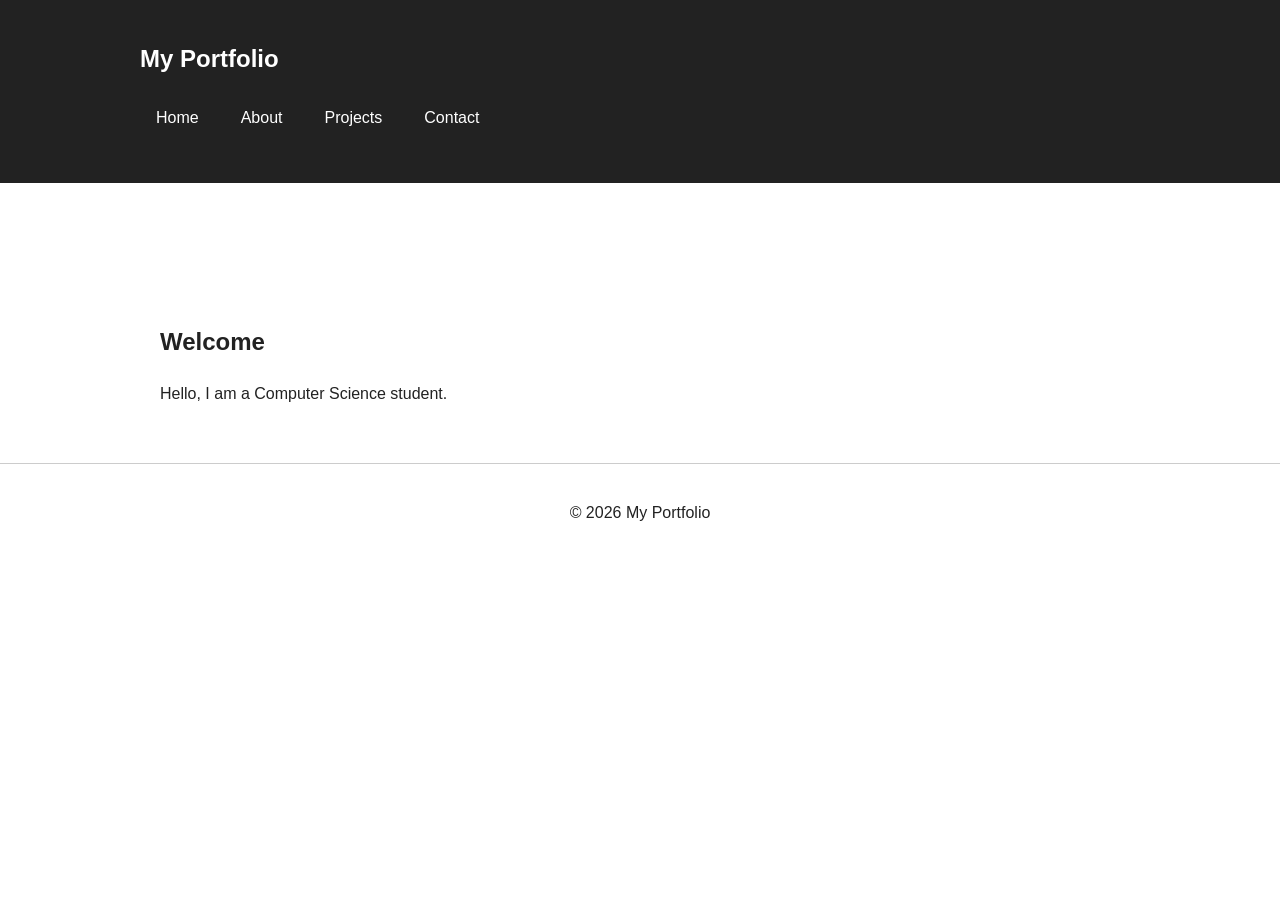
==== index.html @ 18e65794 "Add files via upload" ====
<!DOCTYPE html>
<html lang="en">

<head>
    <meta charset="UTF-8">

<meta name="viewport"
      content="width=device-width, initial-scale=1.0">

<meta name="description"
      content="Personal portfolio of a Computer Science Engineering student showcasing skills, projects and web development work.">

<meta name="author" content="Casilda A">

<meta name="robots"
      content="index, follow">
<title>Casilda A | Computer Science Portfolio</title>

<link rel="stylesheet" href="css/style.css">
</head>

<body>
<a href="#main-content" class="skip-link">
    Skip to main content
</a>
    <header>
        <header role="banner">

    <nav aria-label="Main navigation">

        <h1>My Portfolio</h1>

        <ul>
            <li>
                <a href="index.html" aria-current="page">Home</a>
            </li>

            <li>
                <a href="about.html">About</a>
            </li>

            <li>
                <a href="projects.html">Projects</a>
            </li>

            <li>
                <a href="contact.html">Contact</a>
            </li>
        </ul>

    </nav>

</header>
    </header>

    <main>
<main id="main-content"></main>
        <h2>Welcome</h2>

        <p>
            Hello, I am a Computer Science student.
        </p>

    </main>

    <footer role="contentinfo">

        <p>
            &copy; 2026 My Portfolio
        </p>

    </footer>

</body>

</html>
---- css/style.css ----
* {
    box-sizing: border-box;
}

html {
    scroll-behavior: smooth;
}

body {
    margin: 0;
    font-family: Arial, sans-serif;
    line-height: 1.6;
    background: #ffffff;
    color: #222222;
}

/* Header */

header {
    background: #222222;
    color: #ffffff;
    padding: 20px;
}

nav {
    max-width: 1000px;
    margin: auto;
}

nav h1 {
    margin: 0 0 15px;
}

nav ul {
    list-style: none;
    padding: 0;
    margin: 0;

    display: flex;
    gap: 10px;
    flex-wrap: wrap;
}

nav a {
    display: inline-block;
    color: #ffffff;
    text-decoration: none;

    padding: 12px 16px;
    min-height: 44px;
}

nav a:hover {
    text-decoration: underline;
}

/* Main content */

main {
    max-width: 1000px;
    margin: auto;
    padding: 40px 20px;
}

section,
article {
    margin-bottom: 30px;
}

/* Form */

form {
    max-width: 600px;
}

form div {
    margin-bottom: 20px;
}

label {
    display: block;
    font-weight: bold;
    margin-bottom: 5px;
}

input,
textarea {
    width: 100%;
    padding: 10px;
    font: inherit;

    border: 2px solid #555555;
    border-radius: 4px;
}

button {
    padding: 12px 20px;
    background: #222222;
    color: #ffffff;

    border: 2px solid #222222;
    border-radius: 4px;

    font-size: 16px;
    cursor: pointer;
}

/* Keyboard accessibility */

a:focus,
input:focus,
textarea:focus,
button:focus {
    outline: 3px solid #005fcc;
    outline-offset: 3px;
}

/* Skip link */

.skip-link {
    position: absolute;
    left: -9999px;
    top: 10px;
}

.skip-link:focus {
    left: 10px;

    background: #ffffff;
    color: #000000;

    padding: 10px;
    z-index: 1000;
}

/* Footer */

footer {
    text-align: center;
    padding: 20px;
    border-top: 1px solid #cccccc;
}
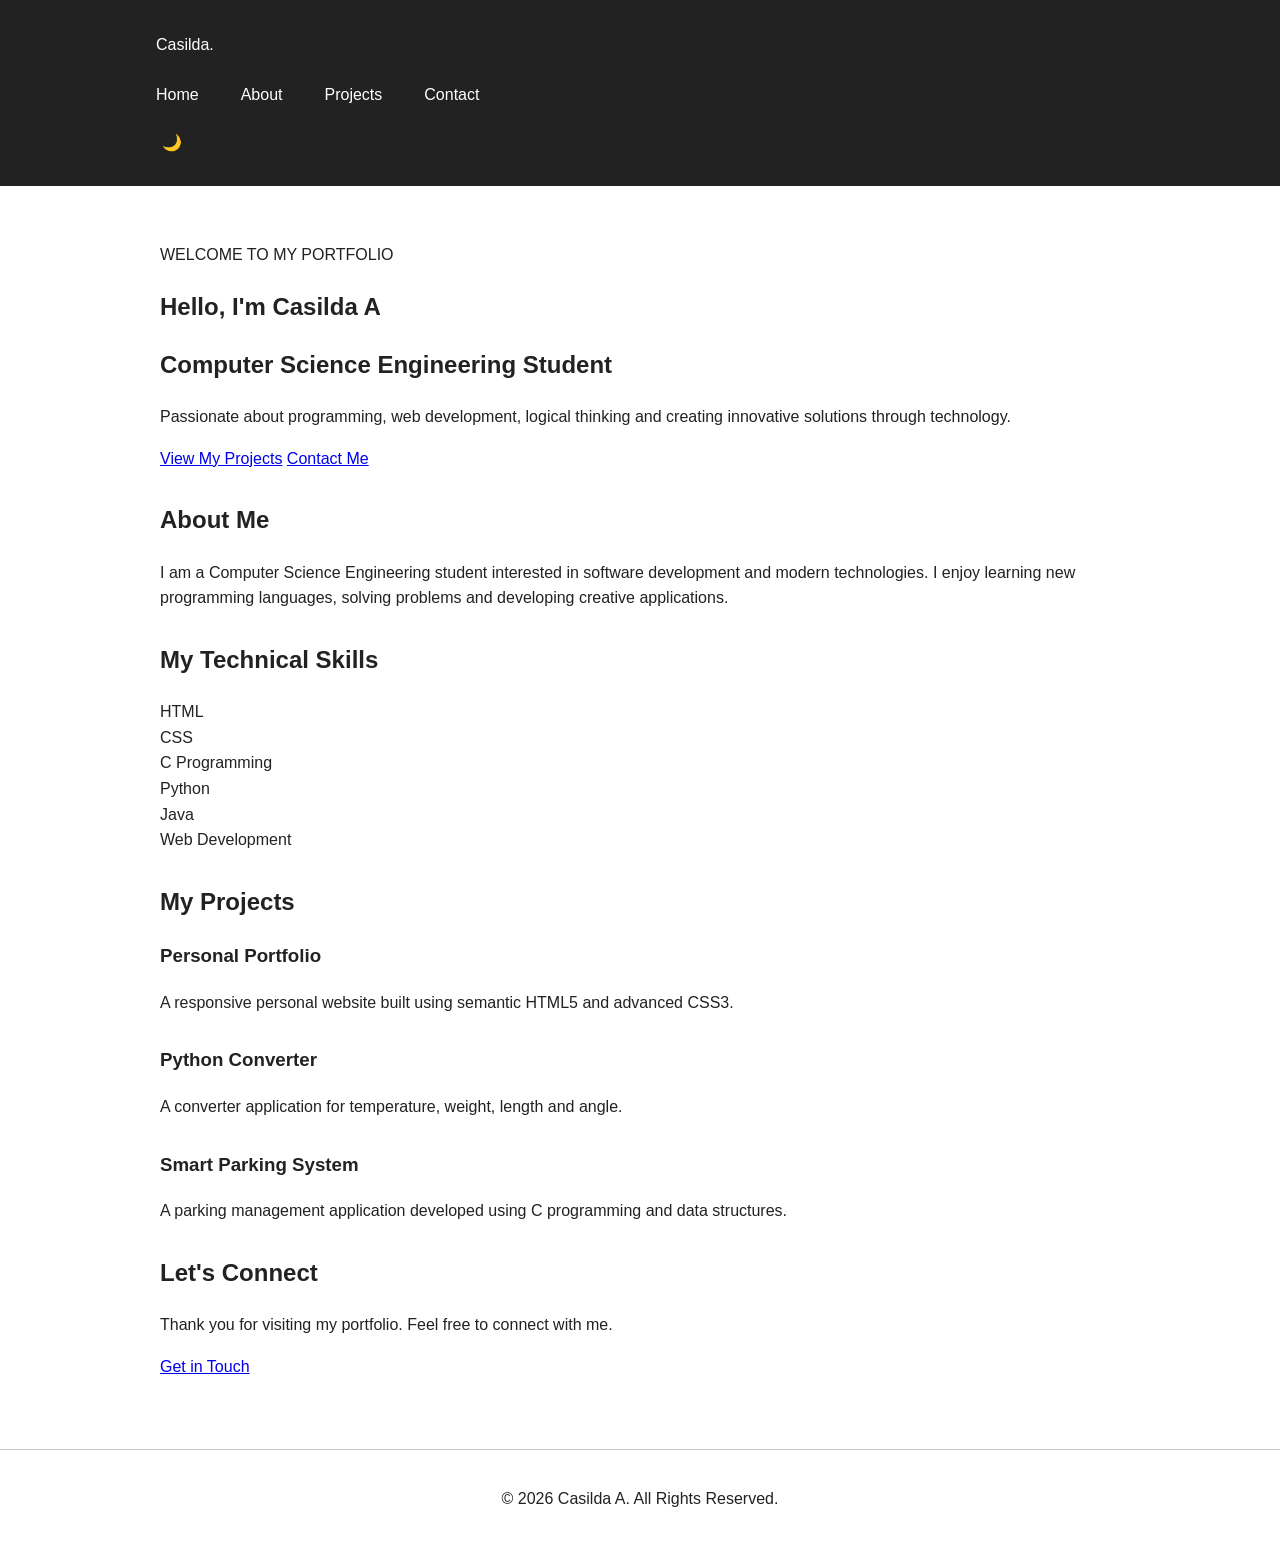
==== commit 50f8ecb2: "Revamp portfolio layout and content Updated the structure and content of the portfolio webpage, enha" ====
--- a/index.html
+++ b/index.html
@@ -1,76 +1,161 @@
+
 <!DOCTYPE html>
 <html lang="en">
 
 <head>
     <meta charset="UTF-8">
+    <meta name="viewport" content="width=device-width, initial-scale=1.0">
 
-<meta name="viewport"
-      content="width=device-width, initial-scale=1.0">
+    <meta name="description" content="Casilda A - Computer Science Engineering Student Portfolio">
+    <meta name="author" content="Casilda A">
+    <meta name="robots" content="index, follow">
 
-<meta name="description"
-      content="Personal portfolio of a Computer Science Engineering student showcasing skills, projects and web development work.">
+    <title>Casilda A | CSE Portfolio</title>
 
-<meta name="author" content="Casilda A">
-
-<meta name="robots"
-      content="index, follow">
-<title>Casilda A | Computer Science Portfolio</title>
-
-<link rel="stylesheet" href="css/style.css">
+    <link rel="stylesheet" href="css/style.css">
 </head>
 
 <body>
-<a href="#main-content" class="skip-link">
-    Skip to main content
-</a>
-    <header>
-        <header role="banner">
 
-    <nav aria-label="Main navigation">
+    <a href="#main-content" class="skip-link">
+        Skip to main content
+    </a>
 
-        <h1>My Portfolio</h1>
+    <!-- Header -->
+    <header class="header">
+        <nav class="navbar" aria-label="Main navigation">
 
-        <ul>
-            <li>
-                <a href="index.html" aria-current="page">Home</a>
-            </li>
+            <a href="index.html" class="logo">Casilda<span>.</span></a>
 
-            <li>
-                <a href="about.html">About</a>
-            </li>
+            <ul class="nav-links">
+                <li><a href="#home" aria-current="page">Home</a></li>
+                <li><a href="about.html">About</a></li>
+                <li><a href="projects.html">Projects</a></li>
+                <li><a href="contact.html">Contact</a></li>
+            </ul>
 
-            <li>
-                <a href="projects.html">Projects</a>
-            </li>
+            <button id="theme-toggle"
+                    class="theme-toggle"
+                    aria-label="Switch to dark mode">
+                🌙
+            </button>
 
-            <li>
-                <a href="contact.html">Contact</a>
-            </li>
-        </ul>
-
-    </nav>
-
-</header>
+        </nav>
     </header>
 
-    <main>
-<main id="main-content"></main>
-        <h2>Welcome</h2>
+    <main id="main-content">
 
-        <p>
-            Hello, I am a Computer Science student.
-        </p>
+        <!-- Hero Section -->
+        <section class="hero" id="home">
+
+            <div class="hero-content">
+                <p class="welcome">WELCOME TO MY PORTFOLIO</p>
+
+                <h1>Hello, I'm <span>Casilda A</span></h1>
+
+                <h2>Computer Science Engineering Student</h2>
+
+                <p>
+                    Passionate about programming, web development,
+                    logical thinking and creating innovative solutions
+                    through technology.
+                </p>
+
+                <div class="hero-buttons">
+                    <a href="projects.html" class="btn">View My Projects</a>
+                    <a href="contact.html" class="btn secondary">Contact Me</a>
+                </div>
+            </div>
+
+        </section>
+
+        <!-- About Section -->
+        <section class="section about" id="about">
+
+            <h2>About Me</h2>
+
+            <p>
+                I am a Computer Science Engineering student interested
+                in software development and modern technologies.
+                I enjoy learning new programming languages,
+                solving problems and developing creative applications.
+            </p>
+
+        </section>
+
+        <!-- Skills Section -->
+        <section class="section skills" id="skills">
+
+            <h2>My Technical Skills</h2>
+
+            <div class="skills-grid">
+                <div class="skill-card">HTML</div>
+                <div class="skill-card">CSS</div>
+                <div class="skill-card">C Programming</div>
+                <div class="skill-card">Python</div>
+                <div class="skill-card">Java</div>
+                <div class="skill-card">Web Development</div>
+            </div>
+
+        </section>
+
+        <!-- Projects Section -->
+        <section class="section projects" id="projects">
+
+            <h2>My Projects</h2>
+
+            <div class="project-grid">
+
+                <article class="project-card">
+                    <h3>Personal Portfolio</h3>
+                    <p>
+                        A responsive personal website built using
+                        semantic HTML5 and advanced CSS3.
+                    </p>
+                </article>
+
+                <article class="project-card">
+                    <h3>Python Converter</h3>
+                    <p>
+                        A converter application for temperature,
+                        weight, length and angle.
+                    </p>
+                </article>
+
+                <article class="project-card">
+                    <h3>Smart Parking System</h3>
+                    <p>
+                        A parking management application developed
+                        using C programming and data structures.
+                    </p>
+                </article>
+
+            </div>
+
+        </section>
+
+        <!-- Contact Section -->
+        <section class="section contact" id="contact">
+
+            <h2>Let's Connect</h2>
+
+            <p>
+                Thank you for visiting my portfolio.
+                Feel free to connect with me.
+            </p>
+
+            <a href="contact.html" class="btn">Get in Touch</a>
+
+        </section>
 
     </main>
 
-    <footer role="contentinfo">
-
-        <p>
-            &copy; 2026 My Portfolio
-        </p>
-
+    <!-- Footer -->
+    <footer class="footer">
+        <p>&copy; 2026 Casilda A. All Rights Reserved.</p>
     </footer>
 
+    <script src="js/script.js"></script>
+
 </body>
-
-</html>+</html>
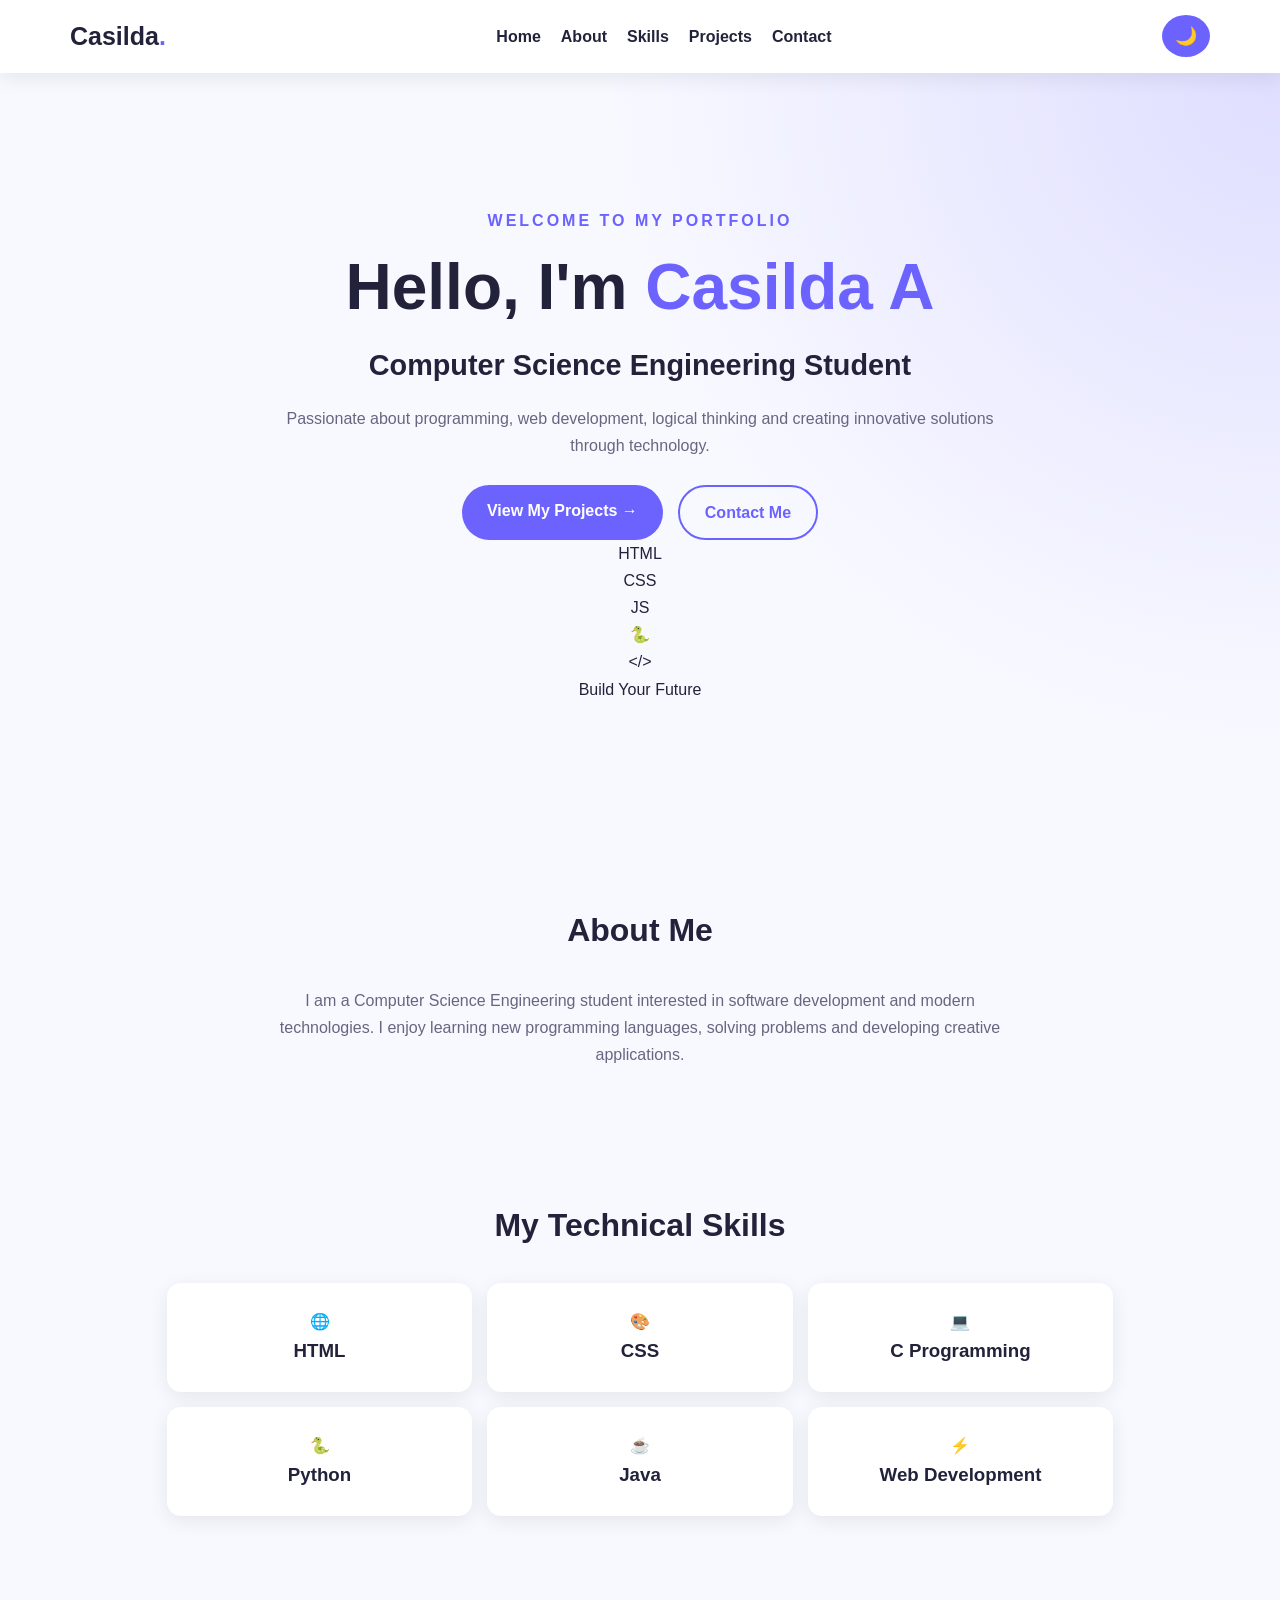
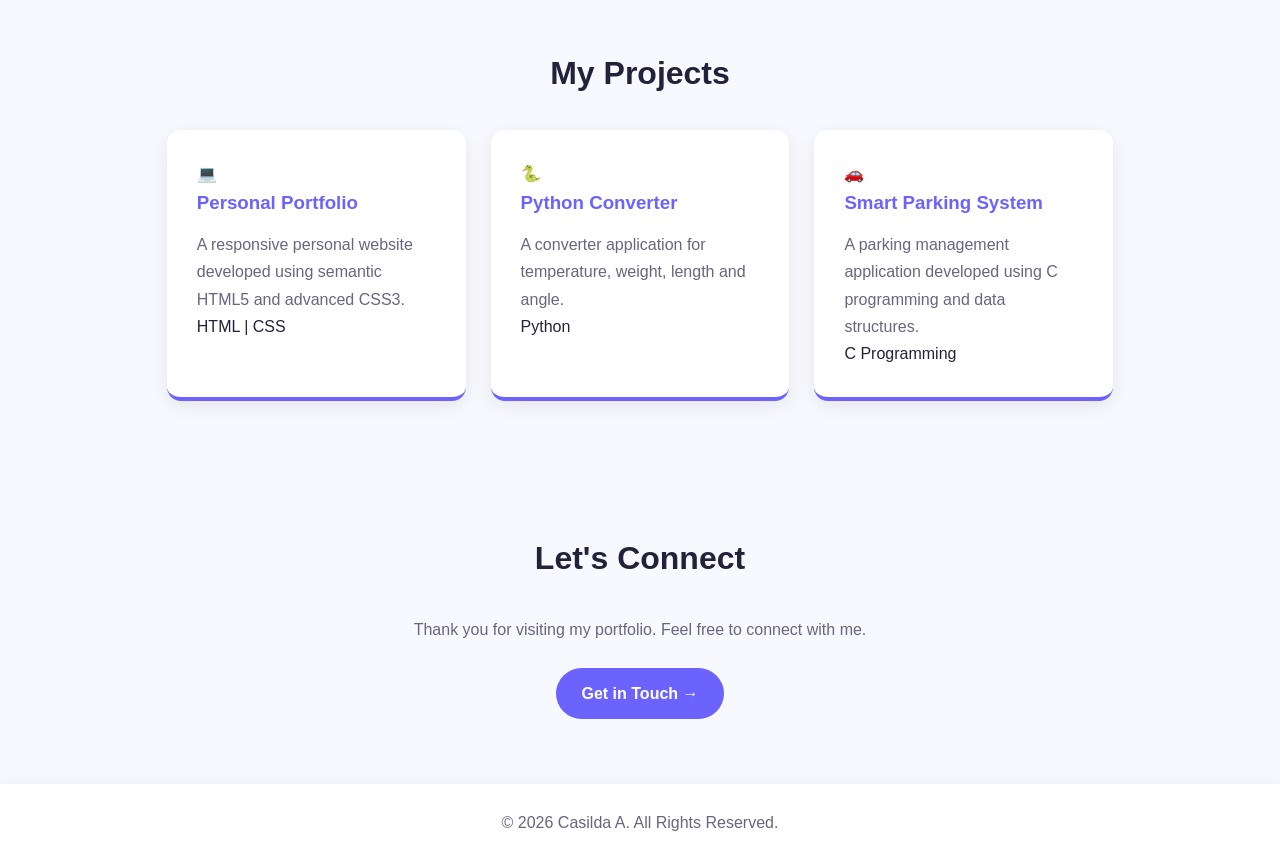
==== commit a3d6304e: "Update index.html" ====
--- a/index.html
+++ b/index.html
@@ -6,7 +6,9 @@
     <meta charset="UTF-8">
     <meta name="viewport" content="width=device-width, initial-scale=1.0">
 
-    <meta name="description" content="Casilda A - Computer Science Engineering Student Portfolio">
+    <meta name="description"
+          content="Casilda A - Computer Science Engineering Student Portfolio">
+
     <meta name="author" content="Casilda A">
     <meta name="robots" content="index, follow">
 
@@ -21,58 +23,123 @@
         Skip to main content
     </a>
 
-    <!-- Header -->
+    <!-- NAVIGATION -->
     <header class="header">
+
         <nav class="navbar" aria-label="Main navigation">
 
-            <a href="index.html" class="logo">Casilda<span>.</span></a>
+            <a href="index.html" class="logo">
+                Casilda<span>.</span>
+            </a>
 
             <ul class="nav-links">
                 <li><a href="#home" aria-current="page">Home</a></li>
-                <li><a href="about.html">About</a></li>
-                <li><a href="projects.html">Projects</a></li>
-                <li><a href="contact.html">Contact</a></li>
+                <li><a href="#about">About</a></li>
+                <li><a href="#skills">Skills</a></li>
+                <li><a href="#projects">Projects</a></li>
+                <li><a href="#contact">Contact</a></li>
             </ul>
 
             <button id="theme-toggle"
                     class="theme-toggle"
+                    type="button"
                     aria-label="Switch to dark mode">
                 🌙
             </button>
 
         </nav>
+
     </header>
 
     <main id="main-content">
 
-        <!-- Hero Section -->
+        <!-- HERO SECTION -->
         <section class="hero" id="home">
 
-            <div class="hero-content">
-                <p class="welcome">WELCOME TO MY PORTFOLIO</p>
-
-                <h1>Hello, I'm <span>Casilda A</span></h1>
-
-                <h2>Computer Science Engineering Student</h2>
-
-                <p>
-                    Passionate about programming, web development,
-                    logical thinking and creating innovative solutions
-                    through technology.
-                </p>
-
-                <div class="hero-buttons">
-                    <a href="projects.html" class="btn">View My Projects</a>
-                    <a href="contact.html" class="btn secondary">Contact Me</a>
-                </div>
-            </div>
-
-        </section>
-
-        <!-- About Section -->
+            <div class="hero-container">
+
+                <div class="hero-content">
+
+                    <p class="welcome">
+                        WELCOME TO MY PORTFOLIO
+                    </p>
+
+                    <h1>
+                        Hello, I'm <span>Casilda A</span>
+                    </h1>
+
+                    <h2>
+                        Computer Science Engineering Student
+                    </h2>
+
+                    <p class="hero-description">
+                        Passionate about programming, web development,
+                        logical thinking and creating innovative
+                        solutions through technology.
+                    </p>
+
+                    <div class="hero-buttons">
+
+                        <a href="#projects" class="btn">
+                            View My Projects →
+                        </a>
+
+                        <a href="#contact" class="btn secondary">
+                            Contact Me
+                        </a>
+
+                    </div>
+
+                </div>
+
+                <!-- LAPTOP ILLUSTRATION -->
+                <div class="hero-image">
+
+                    <div class="tech-circle circle-one">HTML</div>
+                    <div class="tech-circle circle-two">CSS</div>
+                    <div class="tech-circle circle-three">JS</div>
+                    <div class="tech-circle circle-four">🐍</div>
+
+                    <div class="laptop">
+
+                        <div class="laptop-screen">
+
+                            <div class="screen-top">
+                                <span></span>
+                                <span></span>
+                                <span></span>
+                            </div>
+
+                            <div class="code-icon">
+                                &lt;/&gt;
+                            </div>
+
+                            <p class="screen-text">
+                                Build Your Future
+                            </p>
+
+                        </div>
+
+                        <div class="laptop-base"></div>
+
+                    </div>
+
+                    <div class="image-decoration"></div>
+
+                </div>
+
+            </div>
+
+        </section>
+
+        <!-- ABOUT SECTION -->
         <section class="section about" id="about">
 
-            <h2>About Me</h2>
+            <div class="section-heading">
+                <span></span>
+                <h2>About Me</h2>
+                <span></span>
+            </div>
 
             <p>
                 I am a Computer Science Engineering student interested
@@ -83,76 +150,146 @@
 
         </section>
 
-        <!-- Skills Section -->
+        <!-- SKILLS SECTION -->
         <section class="section skills" id="skills">
 
-            <h2>My Technical Skills</h2>
+            <div class="section-heading">
+                <span></span>
+                <h2>My Technical Skills</h2>
+                <span></span>
+            </div>
 
             <div class="skills-grid">
-                <div class="skill-card">HTML</div>
-                <div class="skill-card">CSS</div>
-                <div class="skill-card">C Programming</div>
-                <div class="skill-card">Python</div>
-                <div class="skill-card">Java</div>
-                <div class="skill-card">Web Development</div>
-            </div>
-
-        </section>
-
-        <!-- Projects Section -->
+
+                <div class="skill-card">
+                    <div class="skill-icon">🌐</div>
+                    <h3>HTML</h3>
+                </div>
+
+                <div class="skill-card">
+                    <div class="skill-icon">🎨</div>
+                    <h3>CSS</h3>
+                </div>
+
+                <div class="skill-card">
+                    <div class="skill-icon">💻</div>
+                    <h3>C Programming</h3>
+                </div>
+
+                <div class="skill-card">
+                    <div class="skill-icon">🐍</div>
+                    <h3>Python</h3>
+                </div>
+
+                <div class="skill-card">
+                    <div class="skill-icon">☕</div>
+                    <h3>Java</h3>
+                </div>
+
+                <div class="skill-card">
+                    <div class="skill-icon">⚡</div>
+                    <h3>Web Development</h3>
+                </div>
+
+            </div>
+
+        </section>
+
+        <!-- PROJECTS SECTION -->
         <section class="section projects" id="projects">
 
-            <h2>My Projects</h2>
+            <div class="section-heading">
+                <span></span>
+                <h2>My Projects</h2>
+                <span></span>
+            </div>
 
             <div class="project-grid">
 
                 <article class="project-card">
+
+                    <div class="project-icon">💻</div>
+
                     <h3>Personal Portfolio</h3>
+
                     <p>
-                        A responsive personal website built using
-                        semantic HTML5 and advanced CSS3.
-                    </p>
+                        A responsive personal website developed
+                        using semantic HTML5 and advanced CSS3.
+                    </p>
+
+                    <span class="project-tag">
+                        HTML | CSS
+                    </span>
+
                 </article>
 
                 <article class="project-card">
+
+                    <div class="project-icon">🐍</div>
+
                     <h3>Python Converter</h3>
+
                     <p>
                         A converter application for temperature,
                         weight, length and angle.
                     </p>
+
+                    <span class="project-tag">
+                        Python
+                    </span>
+
                 </article>
 
                 <article class="project-card">
+
+                    <div class="project-icon">🚗</div>
+
                     <h3>Smart Parking System</h3>
+
                     <p>
                         A parking management application developed
                         using C programming and data structures.
                     </p>
+
+                    <span class="project-tag">
+                        C Programming
+                    </span>
+
                 </article>
 
             </div>
 
         </section>
 
-        <!-- Contact Section -->
+        <!-- CONTACT SECTION -->
         <section class="section contact" id="contact">
 
-            <h2>Let's Connect</h2>
-
-            <p>
-                Thank you for visiting my portfolio.
-                Feel free to connect with me.
-            </p>
-
-            <a href="contact.html" class="btn">Get in Touch</a>
+            <div class="contact-box">
+
+                <h2>Let's Connect</h2>
+
+                <p>
+                    Thank you for visiting my portfolio.
+                    Feel free to connect with me.
+                </p>
+
+                <a href="mailto:your-email@example.com" class="btn">
+                    Get in Touch →
+                </a>
+
+            </div>
 
         </section>
 
     </main>
 
-    <!-- Footer -->
+    <!-- FOOTER -->
     <footer class="footer">
-        <p>&copy; 2026 Casilda A. All Rights Reserved.</p>
+
+        <p>
+            &copy; 2026 Casilda A. All Rights Reserved.
+        </p>
+
     </footer>
 
     <script src="js/script.js"></script>
--- a/css/style.css
+++ b/css/style.css
@@ -1,142 +1,427 @@
+
+/* ===============================
+   1. CSS VARIABLES
+================================ */
+
+:root {
+    --primary: #6c63ff;
+    --secondary: #8b85ff;
+    --background: #f8f9ff;
+    --surface: #ffffff;
+    --text: #22223b;
+    --muted: #666680;
+    --shadow: 0 5px 20px rgba(0, 0, 0, 0.08);
+    --radius: 14px;
+    --transition: 0.3s ease;
+}
+
+[data-theme="dark"] {
+    --background: #121222;
+    --surface: #202038;
+    --text: #f5f5ff;
+    --muted: #c0c0d0;
+    --shadow: 0 5px 20px rgba(0, 0, 0, 0.3);
+}
+
+/* ===============================
+   2. GLOBAL STYLES
+================================ */
+
 * {
+    margin: 0;
+    padding: 0;
     box-sizing: border-box;
 }
 
 html {
     scroll-behavior: smooth;
+    scroll-padding-top: 80px;
 }
 
 body {
-    margin: 0;
     font-family: Arial, sans-serif;
-    line-height: 1.6;
-    background: #ffffff;
-    color: #222222;
-}
-
-/* Header */
-
-header {
-    background: #222222;
-    color: #ffffff;
-    padding: 20px;
-}
-
-nav {
-    max-width: 1000px;
-    margin: auto;
-}
-
-nav h1 {
-    margin: 0 0 15px;
-}
-
-nav ul {
+    background: var(--background);
+    color: var(--text);
+    line-height: 1.7;
+    transition: background var(--transition),
+                color var(--transition);
+}
+
+a {
+    text-decoration: none;
+    color: inherit;
+}
+
+ul {
     list-style: none;
-    padding: 0;
-    margin: 0;
-
-    display: flex;
-    gap: 10px;
-    flex-wrap: wrap;
-}
-
-nav a {
-    display: inline-block;
-    color: #ffffff;
-    text-decoration: none;
-
-    padding: 12px 16px;
-    min-height: 44px;
-}
-
-nav a:hover {
-    text-decoration: underline;
-}
-
-/* Main content */
-
-main {
-    max-width: 1000px;
-    margin: auto;
-    padding: 40px 20px;
-}
-
-section,
-article {
-    margin-bottom: 30px;
-}
-
-/* Form */
-
-form {
-    max-width: 600px;
-}
-
-form div {
-    margin-bottom: 20px;
-}
-
-label {
-    display: block;
-    font-weight: bold;
-    margin-bottom: 5px;
-}
-
-input,
-textarea {
-    width: 100%;
-    padding: 10px;
-    font: inherit;
-
-    border: 2px solid #555555;
-    border-radius: 4px;
-}
-
-button {
-    padding: 12px 20px;
-    background: #222222;
-    color: #ffffff;
-
-    border: 2px solid #222222;
-    border-radius: 4px;
-
-    font-size: 16px;
-    cursor: pointer;
-}
-
-/* Keyboard accessibility */
-
-a:focus,
-input:focus,
-textarea:focus,
-button:focus {
-    outline: 3px solid #005fcc;
-    outline-offset: 3px;
-}
-
-/* Skip link */
+}
 
 .skip-link {
     position: absolute;
-    left: -9999px;
-    top: 10px;
-}
-
-.skip-link:focus {
+    top: -100px;
     left: 10px;
-
-    background: #ffffff;
-    color: #000000;
-
+    background: var(--primary);
+    color: white;
     padding: 10px;
     z-index: 1000;
 }
 
-/* Footer */
-
-footer {
-    text-align: center;
-    padding: 20px;
-    border-top: 1px solid #cccccc;
-}
+.skip-link:focus {
+    top: 10px;
+}
+
+/* ===============================
+   3. HEADER AND FLEXBOX NAVBAR
+================================ */
+
+.header {
+    background: var(--surface);
+    box-shadow: var(--shadow);
+    position: sticky;
+    top: 0;
+    z-index: 100;
+}
+
+.navbar {
+    min-height: 70px;
+    max-width: 1200px;
+    margin: auto;
+    padding: 15px 5%;
+
+    display: flex;
+    justify-content: space-between;
+    align-items: center;
+    flex-wrap: wrap;
+    gap: 15px;
+}
+
+.logo {
+    font-size: 25px;
+    font-weight: bold;
+}
+
+.logo span {
+    color: var(--primary);
+}
+
+.nav-links {
+    display: flex;
+    align-items: center;
+    gap: 20px;
+}
+
+.nav-links a {
+    font-weight: 600;
+    transition: color var(--transition);
+}
+
+.nav-links a:hover,
+.nav-links a:focus-visible {
+    color: var(--primary);
+}
+
+.theme-toggle {
+    background: var(--primary);
+    color: white;
+    border: none;
+    padding: 10px 13px;
+    border-radius: 50%;
+    cursor: pointer;
+    font-size: 18px;
+}
+
+/* ===============================
+   4. HERO SECTION
+================================ */
+
+.hero {
+    min-height: 75vh;
+    padding: 70px 8%;
+
+    display: grid;
+    place-items: center;
+
+    text-align: center;
+
+    background:
+        radial-gradient(circle at top right,
+        rgba(108, 99, 255, 0.18),
+        transparent 45%);
+}
+
+.hero-content {
+    max-width: 750px;
+    animation: fadeIn 1s ease;
+}
+
+.welcome {
+    color: var(--primary);
+    font-weight: bold;
+    letter-spacing: 3px;
+    margin-bottom: 15px;
+}
+
+.hero h1 {
+    font-size: clamp(2.2rem, 7vw, 4rem);
+    line-height: 1.2;
+    margin-bottom: 15px;
+}
+
+.hero h1 span {
+    color: var(--primary);
+}
+
+.hero h2 {
+    font-size: clamp(1.2rem, 4vw, 1.8rem);
+    margin-bottom: 15px;
+}
+
+.hero-content > p:not(.welcome) {
+    color: var(--muted);
+}
+
+/* ===============================
+   5. BUTTONS WITH FLEXBOX
+================================ */
+
+.hero-buttons {
+    display: flex;
+    justify-content: center;
+    flex-wrap: wrap;
+    gap: 15px;
+    margin-top: 25px;
+}
+
+.btn {
+    display: inline-block;
+    padding: 12px 25px;
+    border-radius: 30px;
+    background: var(--primary);
+    color: white;
+    font-weight: bold;
+    transition: transform var(--transition),
+                background var(--transition);
+}
+
+.btn:hover {
+    transform: translateY(-4px);
+    background: var(--secondary);
+}
+
+.btn.secondary {
+    background: transparent;
+    color: var(--primary);
+    border: 2px solid var(--primary);
+}
+
+/* ===============================
+   6. COMMON SECTIONS
+================================ */
+
+.section {
+    max-width: 1100px;
+    margin: auto;
+    padding: 65px 6%;
+}
+
+.section h2 {
+    font-size: 2rem;
+    text-align: center;
+    margin-bottom: 30px;
+}
+
+.about {
+    text-align: center;
+}
+
+.about p,
+.contact p {
+    max-width: 750px;
+    margin: auto;
+    color: var(--muted);
+}
+
+/* ===============================
+   7. CSS GRID - SKILLS
+================================ */
+
+.skills-grid {
+    display: grid;
+    grid-template-columns: repeat(2, 1fr);
+    gap: 15px;
+}
+
+.skill-card {
+    background: var(--surface);
+    padding: 25px 10px;
+    text-align: center;
+    border-radius: var(--radius);
+    box-shadow: var(--shadow);
+    font-weight: bold;
+    transition: transform var(--transition),
+                color var(--transition);
+}
+
+.skill-card:hover {
+    transform: translateY(-7px);
+    color: var(--primary);
+}
+
+/* ===============================
+   8. CSS GRID - PROJECTS
+================================ */
+
+.project-grid {
+    display: grid;
+    grid-template-columns: 1fr;
+    gap: 25px;
+}
+
+.project-card {
+    background: var(--surface);
+    padding: 30px;
+    border-radius: var(--radius);
+    box-shadow: var(--shadow);
+    border-bottom: 4px solid var(--primary);
+    transition: transform var(--transition);
+}
+
+.project-card:hover {
+    transform: translateY(-8px);
+}
+
+.project-card h3 {
+    color: var(--primary);
+    margin-bottom: 12px;
+}
+
+.project-card p {
+    color: var(--muted);
+}
+
+/* ===============================
+   9. CONTACT SECTION
+================================ */
+
+.contact {
+    text-align: center;
+}
+
+.contact .btn {
+    margin-top: 25px;
+}
+
+/* ===============================
+   10. FOOTER
+================================ */
+
+.footer {
+    background: var(--surface);
+    padding: 25px;
+    text-align: center;
+    color: var(--muted);
+    box-shadow: var(--shadow);
+}
+
+/* ===============================
+   11. ANIMATION
+================================ */
+
+@keyframes fadeIn {
+    from {
+        opacity: 0;
+        transform: translateY(25px);
+    }
+
+    to {
+        opacity: 1;
+        transform: translateY(0);
+    }
+}
+
+/* ===============================
+   12. TABLET RESPONSIVE
+================================ */
+
+@media (min-width: 600px) {
+
+    .skills-grid {
+        grid-template-columns: repeat(3, 1fr);
+    }
+
+    .project-grid {
+        grid-template-columns: repeat(2, 1fr);
+    }
+
+}
+
+/* ===============================
+   13. DESKTOP RESPONSIVE
+================================ */
+
+@media (min-width: 900px) {
+
+    .navbar {
+        padding: 15px 30px;
+    }
+
+    .skills-grid {
+        grid-template-columns: repeat(3, 1fr);
+    }
+
+    .project-grid {
+        grid-template-columns: repeat(3, 1fr);
+    }
+
+    .hero {
+        min-height: 85vh;
+    }
+
+}
+
+/* ===============================
+   14. SMALL MOBILE DEVICES
+================================ */
+
+@media (max-width: 400px) {
+
+    .navbar {
+        justify-content: center;
+    }
+
+    .nav-links {
+        width: 100%;
+        justify-content: center;
+        gap: 12px;
+        font-size: 13px;
+    }
+
+    .hero-buttons {
+        flex-direction: column;
+    }
+
+    .skills-grid {
+        grid-template-columns: 1fr;
+    }
+
+}
+
+/* ===============================
+   15. ACCESSIBILITY
+================================ */
+
+a:focus-visible,
+button:focus-visible {
+    outline: 3px solid var(--primary);
+    outline-offset: 4px;
+}
+
+@media (prefers-reduced-motion: reduce) {
+    *,
+    *::before,
+    *::after {
+        scroll-behavior: auto !important;
+        animation-duration: 0.01ms !important;
+        transition-duration: 0.01ms !important;
+    }
+}
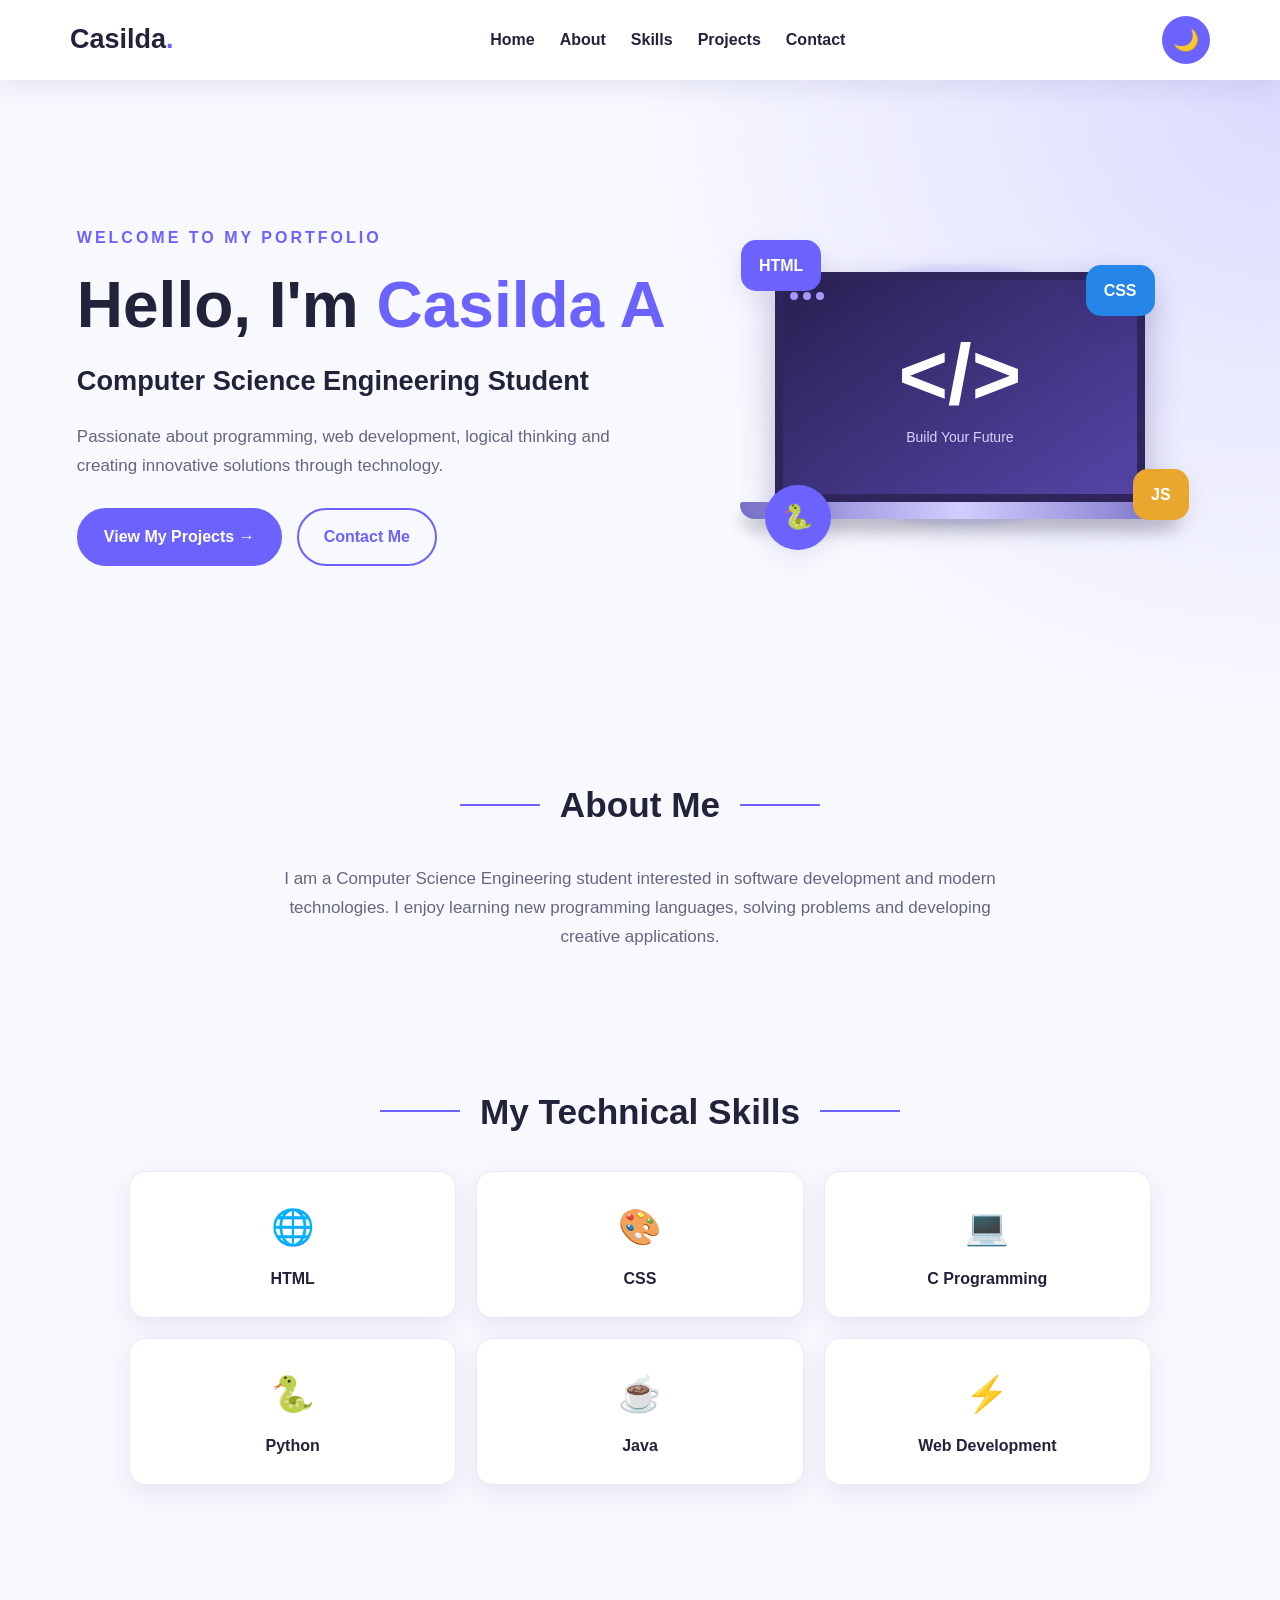
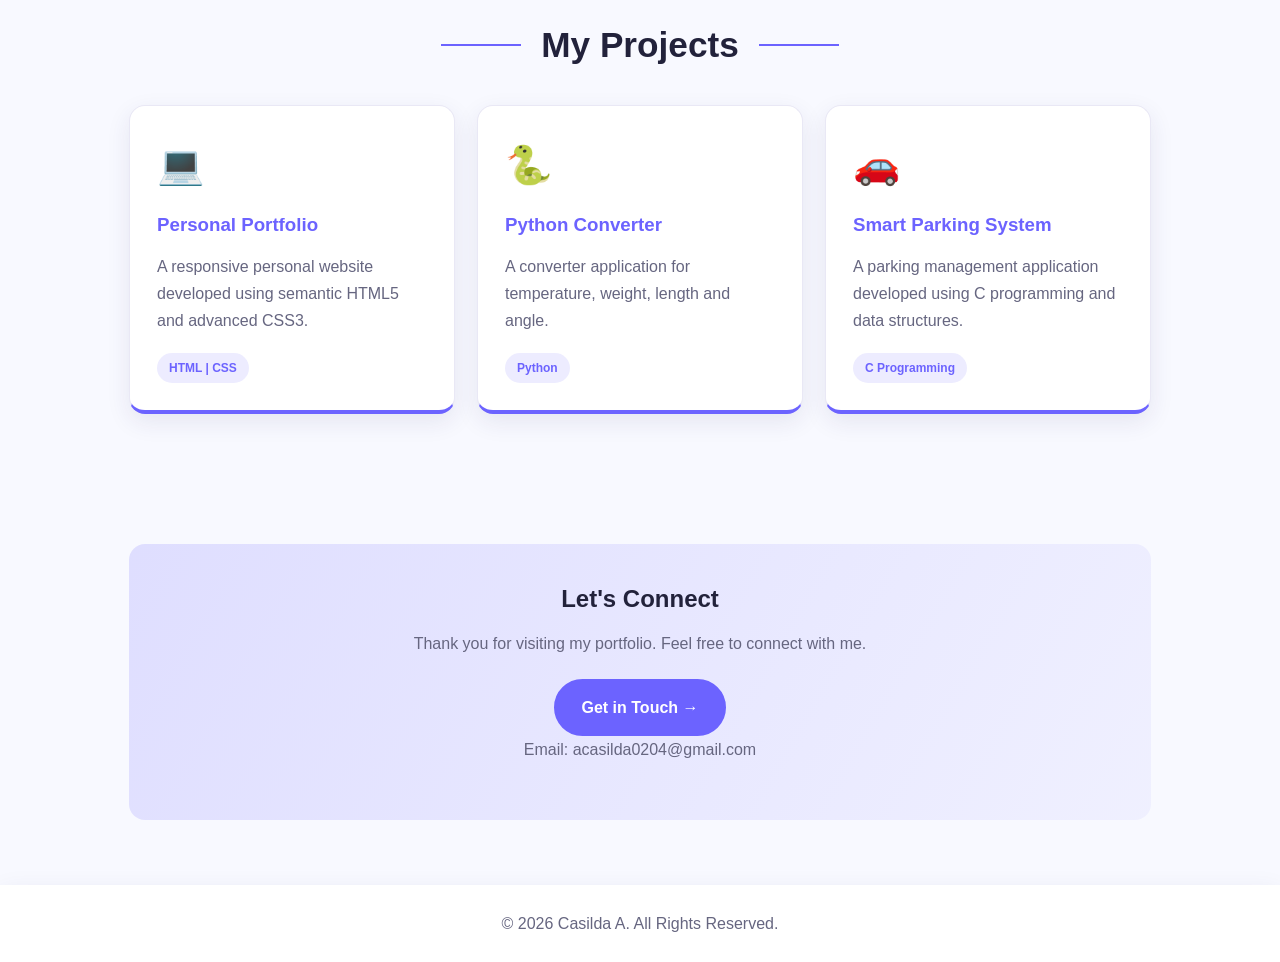
==== commit 049a1a11: "Update index.html" ====
--- a/index.html
+++ b/index.html
@@ -23,7 +23,7 @@
         Skip to main content
     </a>
 
-    <!-- NAVIGATION -->
+    <!-- HEADER -->
     <header class="header">
 
         <nav class="navbar" aria-label="Main navigation">
@@ -33,7 +33,7 @@
             </a>
 
             <ul class="nav-links">
-                <li><a href="#home" aria-current="page">Home</a></li>
+                <li><a href="#home">Home</a></li>
                 <li><a href="#about">About</a></li>
                 <li><a href="#skills">Skills</a></li>
                 <li><a href="#projects">Projects</a></li>
@@ -273,9 +273,17 @@
                     Feel free to connect with me.
                 </p>
 
-                <a href="mailto:your-email@example.com" class="btn">
+                <a href="mailto:acasilda0204@gmail.com"
+                   class="btn">
                     Get in Touch →
                 </a>
+
+                <p class="email">
+                    Email:
+                    <a href="mailto:acasilda0204@gmail.com">
+                        acasilda0204@gmail.com
+                    </a>
+                </p>
 
             </div>
 
--- a/css/style.css
+++ b/css/style.css
@@ -1,7 +1,7 @@
 
-/* ===============================
+/* =================================
    1. CSS VARIABLES
-================================ */
+================================= */
 
 :root {
     --primary: #6c63ff;
@@ -10,8 +10,9 @@
     --surface: #ffffff;
     --text: #22223b;
     --muted: #666680;
-    --shadow: 0 5px 20px rgba(0, 0, 0, 0.08);
-    --radius: 14px;
+    --border: #e9e8f5;
+    --shadow: 0 8px 25px rgba(40, 35, 100, 0.09);
+    --radius: 16px;
     --transition: 0.3s ease;
 }
 
@@ -20,12 +21,13 @@
     --surface: #202038;
     --text: #f5f5ff;
     --muted: #c0c0d0;
-    --shadow: 0 5px 20px rgba(0, 0, 0, 0.3);
-}
-
-/* ===============================
+    --border: #383852;
+    --shadow: 0 8px 25px rgba(0, 0, 0, 0.3);
+}
+
+/* =================================
    2. GLOBAL STYLES
-================================ */
+================================= */
 
 * {
     margin: 0;
@@ -35,7 +37,7 @@
 
 html {
     scroll-behavior: smooth;
-    scroll-padding-top: 80px;
+    scroll-padding-top: 90px;
 }
 
 body {
@@ -56,47 +58,51 @@
     list-style: none;
 }
 
+button {
+    font: inherit;
+}
+
 .skip-link {
     position: absolute;
     top: -100px;
     left: 10px;
+    z-index: 1000;
     background: var(--primary);
     color: white;
-    padding: 10px;
-    z-index: 1000;
+    padding: 12px;
+    border-radius: 8px;
 }
 
 .skip-link:focus {
     top: 10px;
 }
 
-/* ===============================
-   3. HEADER AND FLEXBOX NAVBAR
-================================ */
+/* =================================
+   3. HEADER AND NAVIGATION
+================================= */
 
 .header {
-    background: var(--surface);
-    box-shadow: var(--shadow);
     position: sticky;
     top: 0;
     z-index: 100;
+    background: var(--surface);
+    box-shadow: var(--shadow);
 }
 
 .navbar {
-    min-height: 70px;
     max-width: 1200px;
+    min-height: 80px;
     margin: auto;
-    padding: 15px 5%;
+    padding: 12px 30px;
 
     display: flex;
     justify-content: space-between;
     align-items: center;
-    flex-wrap: wrap;
-    gap: 15px;
+    gap: 20px;
 }
 
 .logo {
-    font-size: 25px;
+    font-size: 27px;
     font-weight: bold;
 }
 
@@ -107,7 +113,7 @@
 .nav-links {
     display: flex;
     align-items: center;
-    gap: 20px;
+    gap: 25px;
 }
 
 .nav-links a {
@@ -115,42 +121,57 @@
     transition: color var(--transition);
 }
 
-.nav-links a:hover,
-.nav-links a:focus-visible {
+.nav-links a:hover {
     color: var(--primary);
 }
 
 .theme-toggle {
+    width: 48px;
+    height: 48px;
+    border: none;
+    border-radius: 50%;
     background: var(--primary);
     color: white;
-    border: none;
-    padding: 10px 13px;
-    border-radius: 50%;
     cursor: pointer;
-    font-size: 18px;
-}
-
-/* ===============================
-   4. HERO SECTION
-================================ */
+    font-size: 21px;
+    transition: transform var(--transition);
+}
+
+.theme-toggle:hover {
+    transform: rotate(15deg) scale(1.08);
+}
+
+/* =================================
+   4. HERO SECTION - CSS GRID
+================================= */
 
 .hero {
-    min-height: 75vh;
-    padding: 70px 8%;
+    min-height: 70vh;
+    padding: 55px 6%;
 
     display: grid;
     place-items: center;
 
-    text-align: center;
-
     background:
-        radial-gradient(circle at top right,
-        rgba(108, 99, 255, 0.18),
-        transparent 45%);
+        radial-gradient(
+            circle at top right,
+            rgba(108, 99, 255, 0.20),
+            transparent 45%
+        );
+}
+
+.hero-container {
+    width: 100%;
+    max-width: 1200px;
+    margin: auto;
+
+    display: grid;
+    grid-template-columns: 1.1fr 0.9fr;
+    align-items: center;
+    gap: 45px;
 }
 
 .hero-content {
-    max-width: 750px;
     animation: fadeIn 1s ease;
 }
 
@@ -162,7 +183,7 @@
 }
 
 .hero h1 {
-    font-size: clamp(2.2rem, 7vw, 4rem);
+    font-size: clamp(2.4rem, 5vw, 4rem);
     line-height: 1.2;
     margin-bottom: 15px;
 }
@@ -172,122 +193,273 @@
 }
 
 .hero h2 {
-    font-size: clamp(1.2rem, 4vw, 1.8rem);
-    margin-bottom: 15px;
-}
-
-.hero-content > p:not(.welcome) {
+    font-size: clamp(1.2rem, 2.5vw, 1.7rem);
+    margin-bottom: 18px;
+}
+
+.hero-description {
+    max-width: 550px;
     color: var(--muted);
-}
-
-/* ===============================
-   5. BUTTONS WITH FLEXBOX
-================================ */
+    font-size: 17px;
+}
+
+/* =================================
+   5. HERO BUTTONS - FLEXBOX
+================================= */
 
 .hero-buttons {
     display: flex;
-    justify-content: center;
+    align-items: center;
     flex-wrap: wrap;
     gap: 15px;
-    margin-top: 25px;
+    margin-top: 28px;
 }
 
 .btn {
     display: inline-block;
-    padding: 12px 25px;
+    padding: 13px 25px;
     border-radius: 30px;
     background: var(--primary);
     color: white;
     font-weight: bold;
+    border: 2px solid var(--primary);
     transition: transform var(--transition),
                 background var(--transition);
 }
 
 .btn:hover {
+    background: var(--secondary);
     transform: translateY(-4px);
-    background: var(--secondary);
 }
 
 .btn.secondary {
     background: transparent;
     color: var(--primary);
-    border: 2px solid var(--primary);
-}
-
-/* ===============================
-   6. COMMON SECTIONS
-================================ */
+}
+
+.btn.secondary:hover {
+    background: var(--primary);
+    color: white;
+}
+
+/* =================================
+   6. LAPTOP ILLUSTRATION
+================================= */
+
+.hero-image {
+    position: relative;
+    min-height: 350px;
+
+    display: flex;
+    justify-content: center;
+    align-items: center;
+}
+
+.image-decoration {
+    position: absolute;
+    width: 330px;
+    height: 260px;
+    background: rgba(108, 99, 255, 0.13);
+    border-radius: 45%;
+    filter: blur(2px);
+    z-index: 0;
+}
+
+.laptop {
+    position: relative;
+    z-index: 2;
+    width: min(100%, 400px);
+    animation: float 4s ease-in-out infinite;
+}
+
+.laptop-screen {
+    height: 230px;
+    margin: 0 15px;
+    padding: 18px;
+    background: linear-gradient(145deg, #292052, #5545a8);
+    border: 8px solid #30265c;
+    border-radius: 18px 18px 8px 8px;
+    box-shadow: 0 15px 35px rgba(40, 30, 100, 0.3);
+
+    display: flex;
+    flex-direction: column;
+    justify-content: center;
+    align-items: center;
+}
+
+.screen-top {
+    position: absolute;
+    top: 20px;
+    left: 30px;
+    display: flex;
+    gap: 5px;
+}
+
+.screen-top span {
+    width: 8px;
+    height: 8px;
+    background: #a99dff;
+    border-radius: 50%;
+}
+
+.code-icon {
+    font-size: 85px;
+    font-weight: bold;
+    color: #ffffff;
+    line-height: 1.2;
+}
+
+.screen-text {
+    color: #d9d2ff;
+    font-size: 14px;
+}
+
+.laptop-base {
+    width: 110%;
+    height: 17px;
+    margin-left: -5%;
+    background: linear-gradient(90deg, #7770c7, #d3ceff, #7770c7);
+    border-radius: 3px 3px 15px 15px;
+    box-shadow: 0 12px 15px rgba(0, 0, 0, 0.18);
+}
+
+.tech-circle {
+    position: absolute;
+    z-index: 3;
+    padding: 12px 18px;
+    border-radius: 15px;
+    background: var(--primary);
+    color: white;
+    font-weight: bold;
+    box-shadow: var(--shadow);
+}
+
+.circle-one {
+    top: 20px;
+    left: 5%;
+}
+
+.circle-two {
+    top: 45px;
+    right: 10%;
+    background: #2685e8;
+}
+
+.circle-three {
+    bottom: 50px;
+    right: 3%;
+    background: #e9a72d;
+}
+
+.circle-four {
+    bottom: 20px;
+    left: 10%;
+    border-radius: 50%;
+    font-size: 24px;
+}
+
+/* =================================
+   7. COMMON SECTIONS
+================================= */
 
 .section {
-    max-width: 1100px;
+    max-width: 1150px;
     margin: auto;
-    padding: 65px 6%;
-}
-
-.section h2 {
-    font-size: 2rem;
+    padding: 65px 5%;
+}
+
+.section-heading {
+    display: flex;
+    justify-content: center;
+    align-items: center;
+    gap: 20px;
+    margin-bottom: 30px;
+}
+
+.section-heading h2 {
+    font-size: clamp(1.7rem, 4vw, 2.2rem);
     text-align: center;
-    margin-bottom: 30px;
+}
+
+.section-heading span {
+    width: 80px;
+    height: 2px;
+    background: var(--primary);
 }
 
 .about {
     text-align: center;
 }
 
-.about p,
-.contact p {
+.about > p {
     max-width: 750px;
     margin: auto;
     color: var(--muted);
-}
-
-/* ===============================
-   7. CSS GRID - SKILLS
-================================ */
+    font-size: 17px;
+}
+
+/* =================================
+   8. SKILLS - CSS GRID
+================================= */
 
 .skills-grid {
     display: grid;
-    grid-template-columns: repeat(2, 1fr);
-    gap: 15px;
+    grid-template-columns: repeat(3, 1fr);
+    gap: 20px;
 }
 
 .skill-card {
     background: var(--surface);
-    padding: 25px 10px;
+    border: 1px solid var(--border);
+    padding: 25px 15px;
     text-align: center;
     border-radius: var(--radius);
     box-shadow: var(--shadow);
-    font-weight: bold;
     transition: transform var(--transition),
-                color var(--transition);
+                border-color var(--transition);
 }
 
 .skill-card:hover {
-    transform: translateY(-7px);
-    color: var(--primary);
-}
-
-/* ===============================
-   8. CSS GRID - PROJECTS
-================================ */
+    transform: translateY(-8px);
+    border-color: var(--primary);
+}
+
+.skill-icon {
+    font-size: 35px;
+    margin-bottom: 8px;
+}
+
+.skill-card h3 {
+    font-size: 16px;
+}
+
+/* =================================
+   9. PROJECTS - CSS GRID
+================================= */
 
 .project-grid {
     display: grid;
-    grid-template-columns: 1fr;
-    gap: 25px;
+    grid-template-columns: repeat(3, 1fr);
+    gap: 22px;
 }
 
 .project-card {
     background: var(--surface);
-    padding: 30px;
+    border: 1px solid var(--border);
+    border-bottom: 4px solid var(--primary);
+    padding: 27px;
     border-radius: var(--radius);
     box-shadow: var(--shadow);
-    border-bottom: 4px solid var(--primary);
     transition: transform var(--transition);
 }
 
 .project-card:hover {
     transform: translateY(-8px);
+}
+
+.project-icon {
+    font-size: 38px;
+    margin-bottom: 12px;
 }
 
 .project-card h3 {
@@ -297,35 +469,61 @@
 
 .project-card p {
     color: var(--muted);
-}
-
-/* ===============================
-   9. CONTACT SECTION
-================================ */
+    margin-bottom: 18px;
+}
+
+.project-tag {
+    display: inline-block;
+    color: var(--primary);
+    background: rgba(108, 99, 255, 0.12);
+    padding: 5px 12px;
+    border-radius: 20px;
+    font-size: 12px;
+    font-weight: bold;
+}
+
+/* =================================
+   10. CONTACT
+================================= */
 
 .contact {
     text-align: center;
 }
 
-.contact .btn {
-    margin-top: 25px;
-}
-
-/* ===============================
-   10. FOOTER
-================================ */
+.contact-box {
+    padding: 35px 20px;
+    border-radius: var(--radius);
+    background: linear-gradient(
+        120deg,
+        rgba(108, 99, 255, 0.18),
+        rgba(139, 133, 255, 0.08)
+    );
+}
+
+.contact-box h2 {
+    margin-bottom: 10px;
+}
+
+.contact-box p {
+    color: var(--muted);
+    margin-bottom: 22px;
+}
+
+/* =================================
+   11. FOOTER
+================================= */
 
 .footer {
+    padding: 25px 15px;
+    text-align: center;
     background: var(--surface);
-    padding: 25px;
-    text-align: center;
     color: var(--muted);
     box-shadow: var(--shadow);
 }
 
-/* ===============================
-   11. ANIMATION
-================================ */
+/* =================================
+   12. ANIMATIONS
+================================= */
 
 @keyframes fadeIn {
     from {
@@ -339,14 +537,38 @@
     }
 }
 
-/* ===============================
-   12. TABLET RESPONSIVE
-================================ */
-
-@media (min-width: 600px) {
-
-    .skills-grid {
-        grid-template-columns: repeat(3, 1fr);
+@keyframes float {
+    0%, 100% {
+        transform: translateY(0);
+    }
+
+    50% {
+        transform: translateY(-12px);
+    }
+}
+
+/* =================================
+   13. TABLET RESPONSIVE
+================================= */
+
+@media (max-width: 900px) {
+
+    .hero-container {
+        grid-template-columns: 1fr;
+        text-align: center;
+        gap: 20px;
+    }
+
+    .hero-description {
+        margin: auto;
+    }
+
+    .hero-buttons {
+        justify-content: center;
+    }
+
+    .hero-image {
+        min-height: 320px;
     }
 
     .project-grid {
@@ -355,60 +577,125 @@
 
 }
 
-/* ===============================
-   13. DESKTOP RESPONSIVE
-================================ */
-
-@media (min-width: 900px) {
+/* =================================
+   14. MOBILE RESPONSIVE
+================================= */
+
+@media (max-width: 600px) {
 
     .navbar {
-        padding: 15px 30px;
-    }
-
-    .skills-grid {
-        grid-template-columns: repeat(3, 1fr);
-    }
-
-    .project-grid {
-        grid-template-columns: repeat(3, 1fr);
-    }
-
-    .hero {
-        min-height: 85vh;
-    }
-
-}
-
-/* ===============================
-   14. SMALL MOBILE DEVICES
-================================ */
-
-@media (max-width: 400px) {
-
-    .navbar {
-        justify-content: center;
+        padding: 12px 15px;
+        gap: 12px;
+    }
+
+    .logo {
+        font-size: 22px;
     }
 
     .nav-links {
+        order: 3;
         width: 100%;
         justify-content: center;
+        gap: 15px;
+        flex-wrap: wrap;
+        font-size: 13px;
+    }
+
+    .theme-toggle {
+        width: 40px;
+        height: 40px;
+    }
+
+    .hero {
+        min-height: auto;
+        padding: 55px 6%;
+    }
+
+    .hero h1 {
+        font-size: 2.3rem;
+    }
+
+    .hero h2 {
+        font-size: 1.2rem;
+    }
+
+    .hero-description {
+        font-size: 15px;
+    }
+
+    .hero-image {
+        min-height: 270px;
+    }
+
+    .laptop {
+        width: 85%;
+    }
+
+    .laptop-screen {
+        height: 180px;
+    }
+
+    .code-icon {
+        font-size: 65px;
+    }
+
+    .tech-circle {
+        padding: 8px 12px;
+        font-size: 12px;
+    }
+
+    .section {
+        padding: 45px 6%;
+    }
+
+    .section-heading span {
+        width: 30px;
+    }
+
+    .skills-grid {
+        grid-template-columns: repeat(2, 1fr);
         gap: 12px;
-        font-size: 13px;
+    }
+
+    .project-grid {
+        grid-template-columns: 1fr;
     }
 
     .hero-buttons {
         flex-direction: column;
     }
 
+    .btn {
+        width: 100%;
+        max-width: 250px;
+    }
+
+}
+
+/* =================================
+   15. SMALL MOBILE
+================================= */
+
+@media (max-width: 350px) {
+
+    .nav-links {
+        gap: 9px;
+        font-size: 12px;
+    }
+
     .skills-grid {
         grid-template-columns: 1fr;
     }
 
-}
-
-/* ===============================
-   15. ACCESSIBILITY
-================================ */
+    .hero h1 {
+        font-size: 2rem;
+    }
+
+}
+
+/* =================================
+   16. ACCESSIBILITY
+================================= */
 
 a:focus-visible,
 button:focus-visible {
@@ -417,6 +704,7 @@
 }
 
 @media (prefers-reduced-motion: reduce) {
+
     *,
     *::before,
     *::after {
@@ -424,4 +712,5 @@
         animation-duration: 0.01ms !important;
         transition-duration: 0.01ms !important;
     }
-}
+
+}
